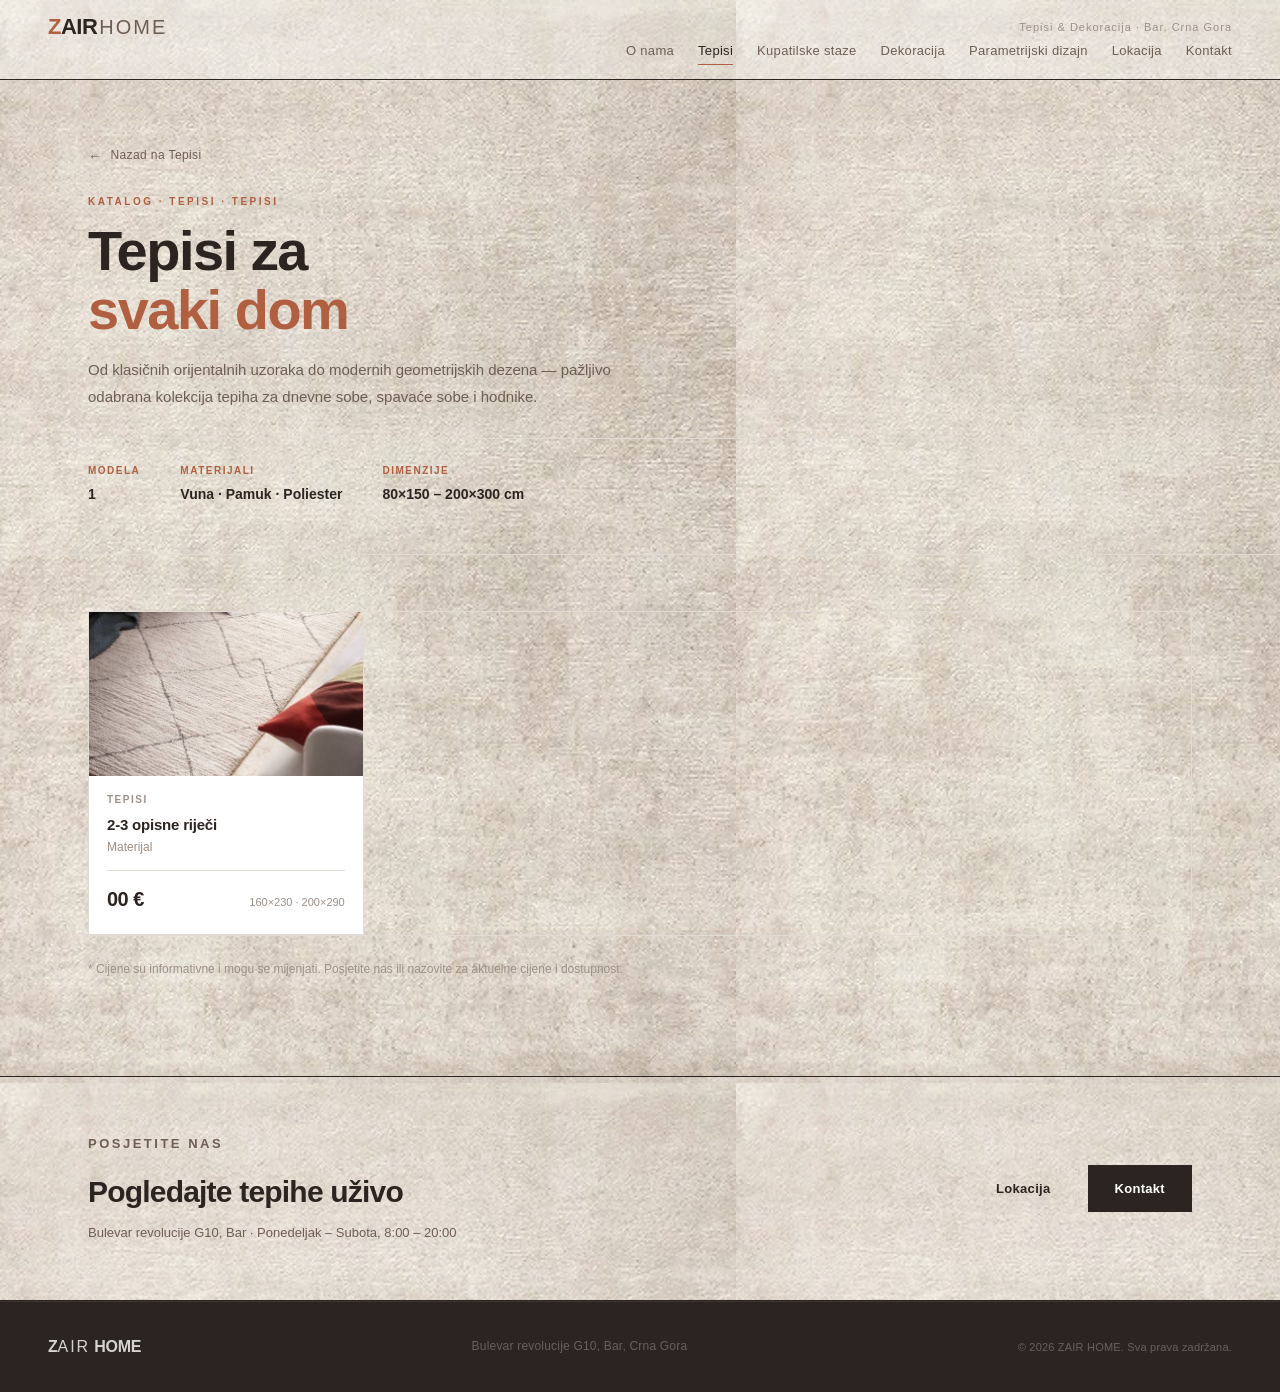
==== Klasicni tepisi.html @ 649bf8f8 "Initial commit" ====
<!DOCTYPE html>
<html lang="sr">
<head>
  <meta charset="UTF-8" />
  <meta name="viewport" content="width=device-width, initial-scale=1.0"/>
  <title>Tepisi – ZAIR HOME, Bar</title>
  <link rel="stylesheet" href="Style.css"/>
</head>

<body>

  <!-- HEADER -->
  <header>
    <div class="header-top">
      <a href="index.html" class="logo"><span class="logo-z">Z</span>AIR<span class="logo-home">HOME</span></a>
      <span class="header-tagline">Tepisi &amp; Dekoracija · Bar, Crna Gora</span>
      <button class="nav-toggle" aria-label="Otvori meni">&#9776;</button>
    </div>
    <div class="header-bottom">
      <nav>
        <a href="index.html#o-nama">O nama</a>
        <!-- <a href="katalog.html">Katalog</a> -->
        <a href="Tepisi.html" class="nav-active" aria-current="page">Tepisi</a>
        <a href="Kupatilske staze.html">Kupatilske staze</a>
        <a href="Dekoracija.html">Dekoracija</a>
        <a href="Parametrijski dizajn.html">Parametrijski dizajn</a>
        <a href="index.html#lokacija">Lokacija</a>
        <a href="index.html#kontakt">Kontakt</a>
      </nav>
    </div>
  </header>

  <!-- PAGE HERO -->
  <section class="page-hero reveal">
    <div class="container">
      <a href="Tepisi.html" class="back-link">Nazad na Tepisi</a>
      <p class="label">Katalog · Tepisi · Tepisi</p>
      <h1>Tepisi za<br><em>svaki dom</em></h1>
      <p class="page-desc">Od klasičnih orijentalnih uzoraka do modernih geometrijskih dezena — pažljivo odabrana kolekcija tepiha za dnevne sobe, spavaće sobe i hodnike.</p>
      <div class="page-hero-meta">
        <div class="meta-item"><span class="meta-label">Modela</span><span class="meta-value" id="page-total">X</span></div>
        <div class="meta-item"><span class="meta-label">Materijali</span><span class="meta-value">Vuna · Pamuk · Poliester</span></div>
        <div class="meta-item"><span class="meta-label">Dimenzije</span><span class="meta-value">80×150 – 200×300 cm</span></div>
      </div>
    </div>
  </section>

  <!-- PROIZVODI -->
  <section class="section-products reveal">
    <div class="container">

      <!--
        FOTOGRAFIJE: samo stavi sliku u folder images/tepisi/ pod imenom
        koje već piše u src="..." ispod (npr. images/tepisi/tepih1.jpg).
        Ništa drugo ne treba mijenjati — čim slika postoji, kartica postaje
        klikabilna i klik otvara uveličani prikaz (lightbox). Dok slika ne
        postoji, kartica automatski prikazuje "Dodaj fotografiju".

        Ovo je stranica podkategorije "Tepisi" — proizvode dodaješ ovdje
        kopiranjem <article class="product-card">...</article> bloka.
      -->

      <div class="product-grid" id="product-grid">

        <article class="product-card">
          <div class="product-img">
            <img src="images/tepisi/klasicni/tepih2.jpg" alt="Tepih">
          </div>
          <div class="product-info">
            <span class="product-tag">Tepisi</span>
            <h3>2-3 opisne riječi</h3>
            <p class="product-desc">Materijal</p>
            <div class="product-footer">
              <span class="price">00 €</span>
              <span class="sizes">160×230 · 200×290</span>
            </div>
          </div>
        </article>

      </div>

      <p class="catalog-note">* Cijene su informativne i mogu se mijenjati. Posjetite nas ili nazovite za aktuelne cijene i dostupnost.</p>
    </div>
  </section>

  <!-- CTA -->
  <section class="page-cta reveal">
    <div class="container page-cta-inner">
      <div>
        <p class="label">Posjetite nas</p>
        <h2>Pogledajte tepihe uživo</h2>
        <p>Bulevar revolucije G10, Bar · Ponedeljak – Subota, 8:00 – 20:00</p>
      </div>
      <div class="page-cta-actions">
        <a href="index.html#lokacija" class="btn-ghost">Lokacija</a>
        <a href="index.html#kontakt" class="btn-primary">Kontakt</a>
      </div>
    </div>
  </section>

  <footer>
    <div class="footer-logo">Z<span>AIR</span> HOME</div>
    <p>Bulevar revolucije G10, Bar, Crna Gora</p>
    <p class="footer-copy">© 2026 ZAIR HOME. Sva prava zadržana.</p>
  </footer>

  <!-- LIGHTBOX (aktivan samo za kartice koje imaju pravu fotografiju) -->
  <div class="lightbox" id="lightbox" role="dialog" aria-modal="true" aria-label="Pregled slike">
    <button class="lb-close" id="lb-close" aria-label="Zatvori">✕</button>
    <button class="lb-prev" id="lb-prev" aria-label="Prethodna">‹</button>
    <img id="lb-img" src="" alt=""/>
    <button class="lb-next" id="lb-next" aria-label="Sljedeća">›</button>
    <p class="lb-counter" id="lb-counter"></p>
  </div>

  <script src="main.js"></script>
</body>
</html>
---- Style.css ----
/* ==============================
   RESET & BASE
============================== */
*, *::before, *::after {
  margin: 0;
  padding: 0;
  box-sizing: border-box;
}

:root {
  --white:        #ffffff;
  --snow:         #fafafa;
  --mist:         #f3f1ee;
  --stone:        #e8e4df;
  --dusk:         #c9c3bb;
  --rust:         #b06040;
  --rust-soft:    #c87c5c;
  --rust-pale:    #f5ece7;
  --charcoal:     #2c2420;
  --warm-gray:    #6e5e54;
  --cool-gray:    #9c9088;
  --border:       #e0dbd5;

  --sans: "Inter", "Segoe UI", "Helvetica Neue", Arial, sans-serif;
  --serif: Georgia, "Times New Roman", serif;
}

html { scroll-behavior: smooth; }

body {
  background-color: var(--white);
  background-image: url('images/pozadina.jpg');
  background-repeat: repeat;
  color: var(--charcoal);
  font-family: var(--sans);
  font-size: 15px;
  line-height: 1.65;
  -webkit-font-smoothing: antialiased;
}

.container {
  max-width: 1200px;
  margin: 0 auto;
  padding: 0 48px;
}

/* ==============================
   SCROLL REVEAL
============================== */
.reveal {
  opacity: 0;
  transform: translateY(16px);
  transition: opacity 0.55s ease, transform 0.55s ease;
}
.reveal.visible { opacity: 1; transform: none; }

/* ==============================
   HEADER — two-row stacked layout
============================== */
header {
  position: sticky;
  top: 0;
  z-index: 100;
  background: rgba(255, 255, 255, 0.35);
  border-bottom: 1.5px solid var(--charcoal);
}

.header-top {
  display: flex;
  align-items: center;
  justify-content: space-between;
  padding: 14px 48px 0;
}

.header-bottom {
  padding: 0 48px 14px;
  display: flex;
  justify-content: flex-end;
}

.logo {
  font-family: var(--sans);
  font-size: 22px;
  font-weight: 800;
  letter-spacing: -0.5px;
  color: var(--charcoal);
  line-height: 1;
  text-decoration: none;
}
.logo-z { color: var(--rust); }
.logo-home {
  font-weight: 300;
  font-size: 20px;
  letter-spacing: 2px;
  color: var(--warm-gray);
  margin-left: 2px;
}

.header-tagline {
  font-size: 11px;
  color: var(--cool-gray);
  letter-spacing: 1px;
  padding: 4px 0;
}

nav {
  display: flex;
  align-items: center;
}
nav a {
  margin-left: 24px;
  text-decoration: none;
  color: var(--warm-gray);
  font-size: 13px;
  font-weight: 500;
  letter-spacing: 0.3px;
  padding-bottom: 2px;
  border-bottom: 1.5px solid transparent;
  transition: color 0.18s, border-color 0.18s;
}
nav a:hover {
  color: var(--charcoal);
  border-bottom-color: var(--charcoal);
}
nav a.nav-active {
  color: var(--charcoal);
  border-bottom-color: var(--rust);
}

.nav-toggle {
  display: none;
  background: none;
  border: none;
  font-size: 22px;
  cursor: pointer;
  color: var(--charcoal);
}

/* ==============================
   HERO — left-heavy, ruled lines
============================== */
.hero {
  min-height: 86vh;
  display: grid;
  grid-template-rows: 1fr auto;
  padding: 72px 48px 0;
  background: transparent;
  position: relative;
  overflow: hidden;
}

.hero-content {
  position: relative;
  z-index: 2;
  max-width: 640px;
  padding-top: 20px;
}

.hero-eyebrow {
  font-size: 11px;
  letter-spacing: 2px;
  text-transform: uppercase;
  color: var(--rust);
  margin-bottom: 20px;
  font-weight: 600;
  display: flex;
  align-items: center;
  gap: 10px;
}
.hero-eyebrow::after {
  content: '';
  display: block;
  height: 1px;
  width: 40px;
  background: var(--rust);
  opacity: 0.5;
}

.hero h1 {
  font-family: var(--sans);
  font-size: clamp(40px, 6vw, 86px);
  line-height: 1.0;
  font-weight: 800;
  color: var(--charcoal);
  margin-bottom: 22px;
  letter-spacing: -2px;
}

.hero h1 em {
  font-style: normal;
  color: var(--rust);
}

.hero-sub {
  font-size: 16px;
  color: var(--warm-gray);
  max-width: 420px;
  margin-bottom: 40px;
  line-height: 1.75;
  font-weight: 400;
}

.hero-ctas {
  display: flex;
  gap: 12px;
  flex-wrap: wrap;
}

.btn-primary {
  display: inline-flex;
  align-items: center;
  gap: 8px;
  padding: 12px 26px;
  background: var(--charcoal);
  color: var(--white);
  text-decoration: none;
  font-size: 13px;
  font-weight: 600;
  letter-spacing: 0.3px;
  border: 1.5px solid var(--charcoal);
  transition: background 0.2s, color 0.2s;
}
.btn-primary:hover {
  background: var(--rust);
  border-color: var(--rust);
}

.btn-ghost {
  display: inline-flex;
  align-items: center;
  gap: 8px;
  padding: 12px 26px;
  background: transparent;
  color: var(--charcoal);
  text-decoration: none;
  font-size: 13px;
  font-weight: 600;
  letter-spacing: 0.3px;
  border: 1.5px solid var(--border);
  transition: border-color 0.2s, color 0.2s;
}
.btn-ghost:hover {
  border-color: var(--charcoal);
}

/* Decorative right element */
.hero-pattern {
  position: absolute;
  right: 48px;
  top: 72px;
  bottom: 0;
  width: 340px;
  pointer-events: none;
  display: flex;
  flex-direction: column;
  gap: 0;
  overflow: hidden;
}
.hero-pattern svg {
  width: 100%;
  height: 100%;
  color: var(--rust);
}

/* Logo frame — sits directly over the decorative grid pattern, logo fills it edge-to-edge */
.hero-logo-frame {
  position: absolute;
  top: 50%;
  left: 50%;
  transform: translate(-50%, -50%);
  width: 54%;
  aspect-ratio: 1;
  border: 1.5px solid var(--charcoal);
  background: var(--snow);
  overflow: hidden;
  box-shadow: 0 20px 44px rgba(44, 36, 32, 0.14);
}

.hero-logo-frame img {
  width: 100%;
  height: 100%;
  object-fit: cover;
  display: block;
}

/* Shown automatically until images/logo.png is added */
.hero-logo-frame.img-missing img { display: none; }
.hero-logo-frame.img-missing::before {
  content: 'ZH';
  position: absolute;
  inset: 0;
  display: flex;
  align-items: center;
  justify-content: center;
  font-family: var(--sans);
  font-weight: 800;
  font-size: clamp(26px, 3.4vw, 38px);
  letter-spacing: -1px;
  color: var(--charcoal);
}

/* Stats as a ruled bottom strip */
.hero-stats {
  display: grid;
  grid-template-columns: repeat(3, 1fr);
  border-top: 1.5px solid var(--charcoal);
  margin-top: 56px;
  position: relative;
  z-index: 2;
}

.stat {
  padding: 24px 0;
  border-right: 1px solid var(--border);
  padding-right: 32px;
}
.stat:last-child { border-right: none; padding-right: 0; }
.stat:not(:first-child) { padding-left: 32px; }

.stat-num {
  font-family: var(--sans);
  font-size: 28px;
  font-weight: 800;
  color: var(--charcoal);
  letter-spacing: -1px;
  line-height: 1;
  margin-bottom: 4px;
}

.stat-label {
  font-size: 11px;
  color: var(--cool-gray);
  letter-spacing: 0.5px;
  font-weight: 500;
}

/* ==============================
   LABELS
============================== */
.label {
  font-size: 10px;
  font-weight: 700;
  letter-spacing: 2.5px;
  text-transform: uppercase;
  color: var(--rust);
  margin-bottom: 12px;
}

/* ==============================
   ABOUT — mist bg, horizontal rule feel
============================== */
.section-about {
  padding: 96px 0;
  background: rgba(243, 241, 238, 0.2);
  border-top: 1.5px solid var(--charcoal);
  border-bottom: 1.5px solid var(--charcoal);
}

.about-grid {
  display: grid;
  grid-template-columns: 1fr 1fr;
  gap: 80px;
  align-items: start;
}

.about-text h2 {
  font-family: var(--sans);
  font-size: clamp(26px, 3vw, 42px);
  font-weight: 800;
  line-height: 1.1;
  margin-bottom: 20px;
  color: var(--charcoal);
  letter-spacing: -1px;
}

.about-text p {
  color: var(--warm-gray);
  font-size: 15px;
  margin-bottom: 16px;
  max-width: 440px;
  line-height: 1.8;
}

.about-highlights {
  display: flex;
  flex-direction: column;
  gap: 0;
  border: 1.5px solid var(--charcoal);
}

.highlight-card {
  background: var(--white);
  border: none;
  border-bottom: 1px solid var(--border);
  padding: 24px 28px;
  transition: background 0.2s;
}
.highlight-card:last-child { border-bottom: none; }
.highlight-card:hover { background: var(--rust-pale); }

.highlight-icon {
  font-size: 15px;
  color: var(--rust);
  margin-bottom: 10px;
  display: block;
}

.highlight-card h3 {
  font-family: var(--sans);
  font-size: 14px;
  font-weight: 700;
  margin-bottom: 5px;
  color: var(--charcoal);
  letter-spacing: 0;
}

.highlight-card p {
  font-size: 13px;
  color: var(--warm-gray);
  line-height: 1.6;
}

/* ==============================
   CATALOG OVERVIEW (index.html)
============================== */
.section-catalog {
  padding: 96px 0;
  background: transparent;
}

.catalog-header {
  margin-bottom: 36px;
  padding-bottom: 20px;
  border-bottom: 1px solid var(--border);
}

.catalog-header h2 {
  font-family: var(--sans);
  font-size: clamp(24px, 2.8vw, 38px);
  font-weight: 800;
  color: var(--charcoal);
  letter-spacing: -1px;
  margin-bottom: 10px;
}

.catalog-header p {
  font-size: 14px;
  color: var(--warm-gray);
  max-width: 480px;
  line-height: 1.7;
}

.category-grid {
  display: grid;
  grid-template-columns: repeat(3, 1fr);
  gap: 1px;
  background: transparent;
  border: 1px solid var(--border);
}

.category-card {
  background: var(--white);
  text-decoration: none;
  color: inherit;
  display: flex;
  flex-direction: column;
  transition: background 0.2s;
}
.category-card:hover { background: var(--snow); }
.category-card:hover .category-card-img { filter: brightness(0.95); }

.category-card-img {
  height: 200px;
  position: relative;
  overflow: hidden;
  background: var(--stone);
  transition: filter 0.25s;
}
.category-card-img img {
  width: 100%;
  height: 100%;
  object-fit: cover;
  display: block;
  transition: transform 0.35s ease;
}
.category-card:hover .category-card-img img { transform: scale(1.04); }

.category-card-img.img-missing img { display: none; }
.category-card-img.img-missing::before {
  content: 'Dodaj fotografiju';
  position: absolute;
  inset: 0;
  display: flex;
  align-items: center;
  justify-content: center;
  font-size: 11px;
  letter-spacing: 0.6px;
  text-transform: uppercase;
  font-weight: 700;
  color: var(--cool-gray);
}

.category-card-body {
  padding: 24px 26px 28px;
  flex: 1;
  display: flex;
  flex-direction: column;
}

.category-card-count {
  font-size: 10px;
  font-weight: 700;
  letter-spacing: 1.5px;
  text-transform: uppercase;
  color: var(--cool-gray);
  margin-bottom: 8px;
}

.category-card h3 {
  font-family: var(--sans);
  font-size: 21px;
  font-weight: 800;
  color: var(--charcoal);
  margin-bottom: 8px;
  letter-spacing: -0.5px;
}

.category-card p {
  font-size: 13px;
  color: var(--warm-gray);
  line-height: 1.65;
  margin-bottom: 20px;
  flex: 1;
}

.category-card-link {
  font-size: 12px;
  font-weight: 700;
  color: var(--rust);
  letter-spacing: 0.3px;
  display: inline-flex;
  align-items: center;
  gap: 6px;
  transition: gap 0.2s;
}
.category-card:hover .category-card-link { gap: 10px; }

/* ==============================
   PAGE HERO (tepisi / posudje / dekoracija)
============================== */
.page-hero {
  padding: 64px 0 48px;
  border-bottom: 1px solid var(--border);
}

.back-link {
  display: inline-flex;
  align-items: center;
  gap: 8px;
  text-decoration: none;
  color: var(--warm-gray);
  font-size: 12px;
  letter-spacing: 0.4px;
  margin-bottom: 26px;
  transition: color 0.18s;
}
.back-link::before { content: '←'; font-size: 14px; }
.back-link:hover { color: var(--rust); }

.page-hero h1 {
  font-family: var(--sans);
  font-weight: 800;
  font-size: clamp(30px, 4.5vw, 56px);
  letter-spacing: -1.5px;
  line-height: 1.05;
  color: var(--charcoal);
  margin-bottom: 16px;
}
.page-hero h1 em {
  font-style: normal;
  color: var(--rust);
}

.page-desc {
  font-size: 15px;
  color: var(--warm-gray);
  max-width: 560px;
  line-height: 1.8;
  margin-bottom: 28px;
}

.page-hero-meta {
  display: flex;
  gap: 40px;
  flex-wrap: wrap;
  padding-top: 24px;
  border-top: 1px solid var(--border);
}
.meta-item { display: flex; flex-direction: column; gap: 4px; }
.meta-label {
  font-size: 10px;
  letter-spacing: 1.5px;
  text-transform: uppercase;
  color: var(--rust);
  font-weight: 700;
}
.meta-value {
  font-size: 14px;
  color: var(--charcoal);
  font-weight: 600;
}

/* ==============================
   PRODUCT GRID (category pages)
============================== */
.section-products { padding: 56px 0 96px; background: transparent; }

.product-grid {
  display: grid;
  grid-template-columns: repeat(auto-fill, minmax(260px, 1fr));
  gap: 1px;
  background: transparent;
  border: 1px solid var(--border);
}

.product-card {
  background: var(--white);
  overflow: hidden;
  border-right: 1px solid var(--border);
  border-bottom: 1px solid var(--border);
}

.product-card:hover .product-img { filter: brightness(0.95); }
.product-card:hover .product-info { background: var(--snow); }

.product-img {
  height: 164px;
  position: relative;
  overflow: hidden;
  background: var(--stone);
  cursor: zoom-in;
  transition: filter 0.25s;
}
.product-img img {
  width: 100%;
  height: 100%;
  object-fit: cover;
  display: block;
  transition: transform 0.35s ease;
}
.product-card:hover .product-img img { transform: scale(1.05); }

.product-img::after {
  content: '⊕';
  position: absolute;
  top: 50%; left: 50%;
  transform: translate(-50%, -50%) scale(0.7);
  font-size: 26px;
  color: #fff;
  opacity: 0;
  transition: opacity 0.2s, transform 0.2s;
  text-shadow: 0 2px 8px rgba(0,0,0,0.4);
  pointer-events: none;
}
.product-card:hover .product-img::after {
  opacity: 1;
  transform: translate(-50%, -50%) scale(1);
}

/* Shown automatically if an <img src> is missing or fails to load */
.product-img.img-missing { cursor: default; }
.product-img.img-missing img { display: none; }
.product-img.img-missing::after { display: none; }
.product-img.img-missing::before {
  content: 'Dodaj fotografiju';
  position: absolute;
  inset: 0;
  display: flex;
  align-items: center;
  justify-content: center;
  font-size: 11px;
  letter-spacing: 0.6px;
  text-transform: uppercase;
  font-weight: 700;
  color: var(--cool-gray);
}

.product-info {
  padding: 16px 18px 18px;
  transition: background 0.2s;
}

.product-tag {
  display: block;
  font-size: 10px;
  font-weight: 700;
  letter-spacing: 1.5px;
  text-transform: uppercase;
  color: var(--cool-gray);
  margin-bottom: 6px;
}

.product-info h3 {
  font-family: var(--sans);
  font-size: 15px;
  font-weight: 700;
  margin-bottom: 4px;
  color: var(--charcoal);
  letter-spacing: -0.2px;
  line-height: 1.3;
}

.product-desc {
  font-size: 12px;
  color: var(--cool-gray);
  margin-bottom: 14px;
  line-height: 1.5;
}

.product-footer {
  display: flex;
  align-items: baseline;
  justify-content: space-between;
  flex-wrap: wrap;
  gap: 6px;
  padding-top: 12px;
  border-top: 1px solid var(--border);
}

.price {
  font-family: var(--sans);
  font-size: 20px;
  font-weight: 800;
  color: var(--charcoal);
  letter-spacing: -0.5px;
}

.sizes { font-size: 11px; color: var(--cool-gray); }
.product-note { font-size: 11px; color: var(--cool-gray); }

.badge-new, .badge-sale {
  font-size: 10px;
  font-weight: 700;
  letter-spacing: 1px;
  text-transform: uppercase;
  padding: 3px 8px;
  background: var(--rust-pale);
  color: var(--rust);
  border: 1px solid var(--rust-soft);
}

.catalog-note {
  margin-top: 24px;
  font-size: 12px;
  color: var(--cool-gray);
}

/* ==============================
   PAGE CTA (visit / contact band on category pages)
============================== */
.page-cta {
  padding: 56px 0;
  background: rgba(243, 241, 238, 0.2);
  border-top: 1.5px solid var(--charcoal);
  border-bottom: 1.5px solid var(--charcoal);
}

.page-cta-inner {
  display: flex;
  align-items: center;
  justify-content: space-between;
  flex-wrap: wrap;
  gap: 24px;
}
.page-cta h2 {
  font-family: var(--sans);
  font-weight: 800;
  font-size: clamp(20px, 2.4vw, 30px);
  letter-spacing: -0.8px;
  color: var(--charcoal);
  margin: 6px 0 6px;
}
.page-cta p { font-size: 13px; color: var(--warm-gray); }
.page-cta-actions { display: flex; gap: 10px; flex-wrap: wrap; }

/* ==============================
   LOKACIJA
============================== */
.section-location {
  padding: 96px 0;
  background: rgba(243, 241, 238, 0.2);
  border-top: 1.5px solid var(--charcoal);
  border-bottom: 1.5px solid var(--charcoal);
}

.location-grid {
  display: grid;
  grid-template-columns: 1fr 1.4fr;
  gap: 64px;
  align-items: stretch;
  min-height: 380px;
}

.location-info h2 {
  font-family: var(--sans);
  font-size: clamp(24px, 2.8vw, 40px);
  font-weight: 800;
  line-height: 1.1;
  margin-bottom: 32px;
  color: var(--charcoal);
  letter-spacing: -1px;
}

.location-details {
  display: flex;
  flex-direction: column;
  gap: 0;
  border-top: 1px solid var(--border);
}

.location-row {
  display: flex;
  align-items: flex-start;
  gap: 14px;
  padding: 16px 0;
  border-bottom: 1px solid var(--border);
}

.loc-icon {
  font-size: 15px;
  color: var(--rust);
  flex-shrink: 0;
  width: 18px;
  text-align: center;
  margin-top: 3px;
}

.location-row strong {
  display: block;
  font-size: 10px;
  font-weight: 700;
  letter-spacing: 1.5px;
  text-transform: uppercase;
  color: var(--cool-gray);
  margin-bottom: 3px;
}

.location-row p {
  font-size: 14px;
  color: var(--charcoal);
  line-height: 1.6;
}

.map-frame {
  overflow: hidden;
  border: 1.5px solid var(--charcoal);
  min-height: 340px;
}
.map-frame iframe { display: block; }

/* ==============================
   KONTAKT
============================== */
.section-contact {
  padding: 96px 0;
  background: var(--charcoal);
}

.section-contact .label {
  color: var(--rust-soft);
  font-size: 22px;
  letter-spacing: 3px;
  font-weight: 700;
}

.contact-inner { max-width: 580px; }

.contact-inner h2 {
  font-family: var(--sans);
  font-size: clamp(28px, 4vw, 56px);
  font-weight: 800;
  color: var(--white);
  margin-bottom: 16px;
  line-height: 1.05;
  letter-spacing: -1.5px;
}

.section-contact .btn-primary {
  background: var(--rust);
  border-color: var(--rust);
}
.section-contact .btn-primary:hover {
  background: var(--rust-soft);
  border-color: var(--rust-soft);
}

.contact-list {
  list-style: none;
  margin: 36px 0 28px;
  padding: 0;
}

.contact-list li {
  display: flex;
  align-items: center;
  gap: 16px;
  font-size: 18px;
  line-height: 1.9;
  padding: 10px 0;
  border-bottom: 1px solid rgba(255,255,255,0.08);
}
.contact-list li:last-child { border-bottom: none; }

.contact-icon {
  color: var(--rust-soft);
  flex-shrink: 0;
  transition: color 0.2s ease;
}
.contact-list li:hover .contact-icon { color: var(--rust); }

.contact-list-value {
  color: var(--white);
  text-decoration: none;
  font-weight: 600;
  transition: color 0.2s ease;
}
.contact-list-value:hover,
.contact-list-value:visited,
.contact-list-value:active { color: var(--white); text-decoration: none; }
.contact-list-value:hover { color: var(--rust-soft); }

.contact-address {
  margin-top: 20px;
  font-size: 12px;
  color: rgba(255,255,255,0.35);
  letter-spacing: 0.3px;
}

/* ==============================
   FOOTER
============================== */
footer {
  background: var(--charcoal);
  border-top: 1px solid rgba(255,255,255,0.08);
  padding: 32px 48px;
  display: flex;
  align-items: center;
  justify-content: space-between;
  flex-wrap: wrap;
  gap: 16px;
}

.footer-logo {
  font-family: var(--sans);
  font-size: 16px;
  font-weight: 800;
  letter-spacing: -0.3px;
  color: rgba(255,255,255,0.8);
}
.footer-logo span { font-weight: 300; letter-spacing: 2px; }

footer p {
  font-size: 12px;
  color: rgba(255,255,255,0.28);
  letter-spacing: 0.2px;
}
.footer-copy { font-size: 11px !important; }

/* ==============================
   LIGHTBOX (category pages, only used when a product has a real photo)
============================== */
.lightbox {
  display: none;
  position: fixed;
  inset: 0;
  z-index: 1000;
  background: rgba(24, 19, 16, 0.94);
  align-items: center;
  justify-content: center;
}
.lightbox.active { display: flex; }

.lightbox img {
  max-width: 90vw;
  max-height: 88vh;
  object-fit: contain;
  border-radius: 3px;
  box-shadow: 0 24px 64px rgba(0,0,0,0.5);
}

.lb-close {
  position: absolute;
  top: 24px; right: 30px;
  font-size: 28px;
  color: #fff;
  cursor: pointer;
  background: none;
  border: none;
  line-height: 1;
  opacity: 0.7;
  transition: opacity 0.2s;
}
.lb-close:hover { opacity: 1; }

.lb-prev, .lb-next {
  position: absolute;
  top: 50%;
  transform: translateY(-50%);
  font-size: 22px;
  color: #fff;
  cursor: pointer;
  background: rgba(255,255,255,0.12);
  border: none;
  width: 46px; height: 46px;
  border-radius: 50%;
  display: flex;
  align-items: center;
  justify-content: center;
  transition: background 0.2s;
  backdrop-filter: blur(4px);
}
.lb-prev { left: 24px; }
.lb-next { right: 24px; }
.lb-prev:hover, .lb-next:hover { background: rgba(255,255,255,0.22); }

.lb-counter {
  position: absolute;
  bottom: 22px;
  left: 50%;
  transform: translateX(-50%);
  font-size: 12px;
  color: rgba(255,255,255,0.55);
  letter-spacing: 1.5px;
}

/* ==============================
   RESPONSIVE
============================== */
@media (max-width: 900px) {
  .container { padding: 0 28px; }
  .header-top, .header-bottom { padding-left: 28px; padding-right: 28px; }
  .hero { padding: 60px 28px 0; }
  .hero-pattern { display: none; }
  .about-grid { grid-template-columns: 1fr; gap: 40px; }
  .category-grid { grid-template-columns: 1fr; }
  .location-grid { grid-template-columns: 1fr; }
  .map-frame { min-height: 260px; }
  .page-cta-inner { flex-direction: column; align-items: flex-start; }
  footer { padding: 24px 28px; flex-direction: column; align-items: flex-start; }
}

@media (max-width: 640px) {
  .container { padding: 0 18px; }
  .header-top { padding: 12px 18px 0; }
  .header-bottom { padding: 0 18px 12px; }
  .header-tagline { display: none; }

  nav {
    display: none;
    position: absolute;
    top: 100%;
    left: 0; right: 0;
    background: var(--white);
    border-bottom: 1.5px solid var(--charcoal);
    padding: 12px 18px 16px;
    flex-direction: column;
  }
  nav.open { display: flex; }
  nav a { margin: 8px 0; font-size: 14px; border-bottom: none; }
  .nav-toggle { display: block; }

  .hero { padding: 48px 18px 0; }
  .hero-stats { grid-template-columns: 1fr 1fr; }
  .stat:last-child { grid-column: span 2; border-top: 1px solid var(--border); padding-top: 16px; }
  .stat:not(:first-child) { padding-left: 0; }
  .stat { padding-right: 0; border-right: none; }

  .section-about, .section-catalog,
  .section-location, .section-contact,
  .section-products { padding: 60px 0; }
  .page-hero { padding: 44px 0 32px; }
  .page-cta { padding: 40px 0; }

  .product-grid, .category-grid { grid-template-columns: 1fr 1fr; }
  footer { padding: 22px 18px; }
  .lb-prev { left: 8px; }
  .lb-next { right: 8px; }
}

@media (max-width: 400px) {
  .product-grid { grid-template-columns: 1fr; }
}
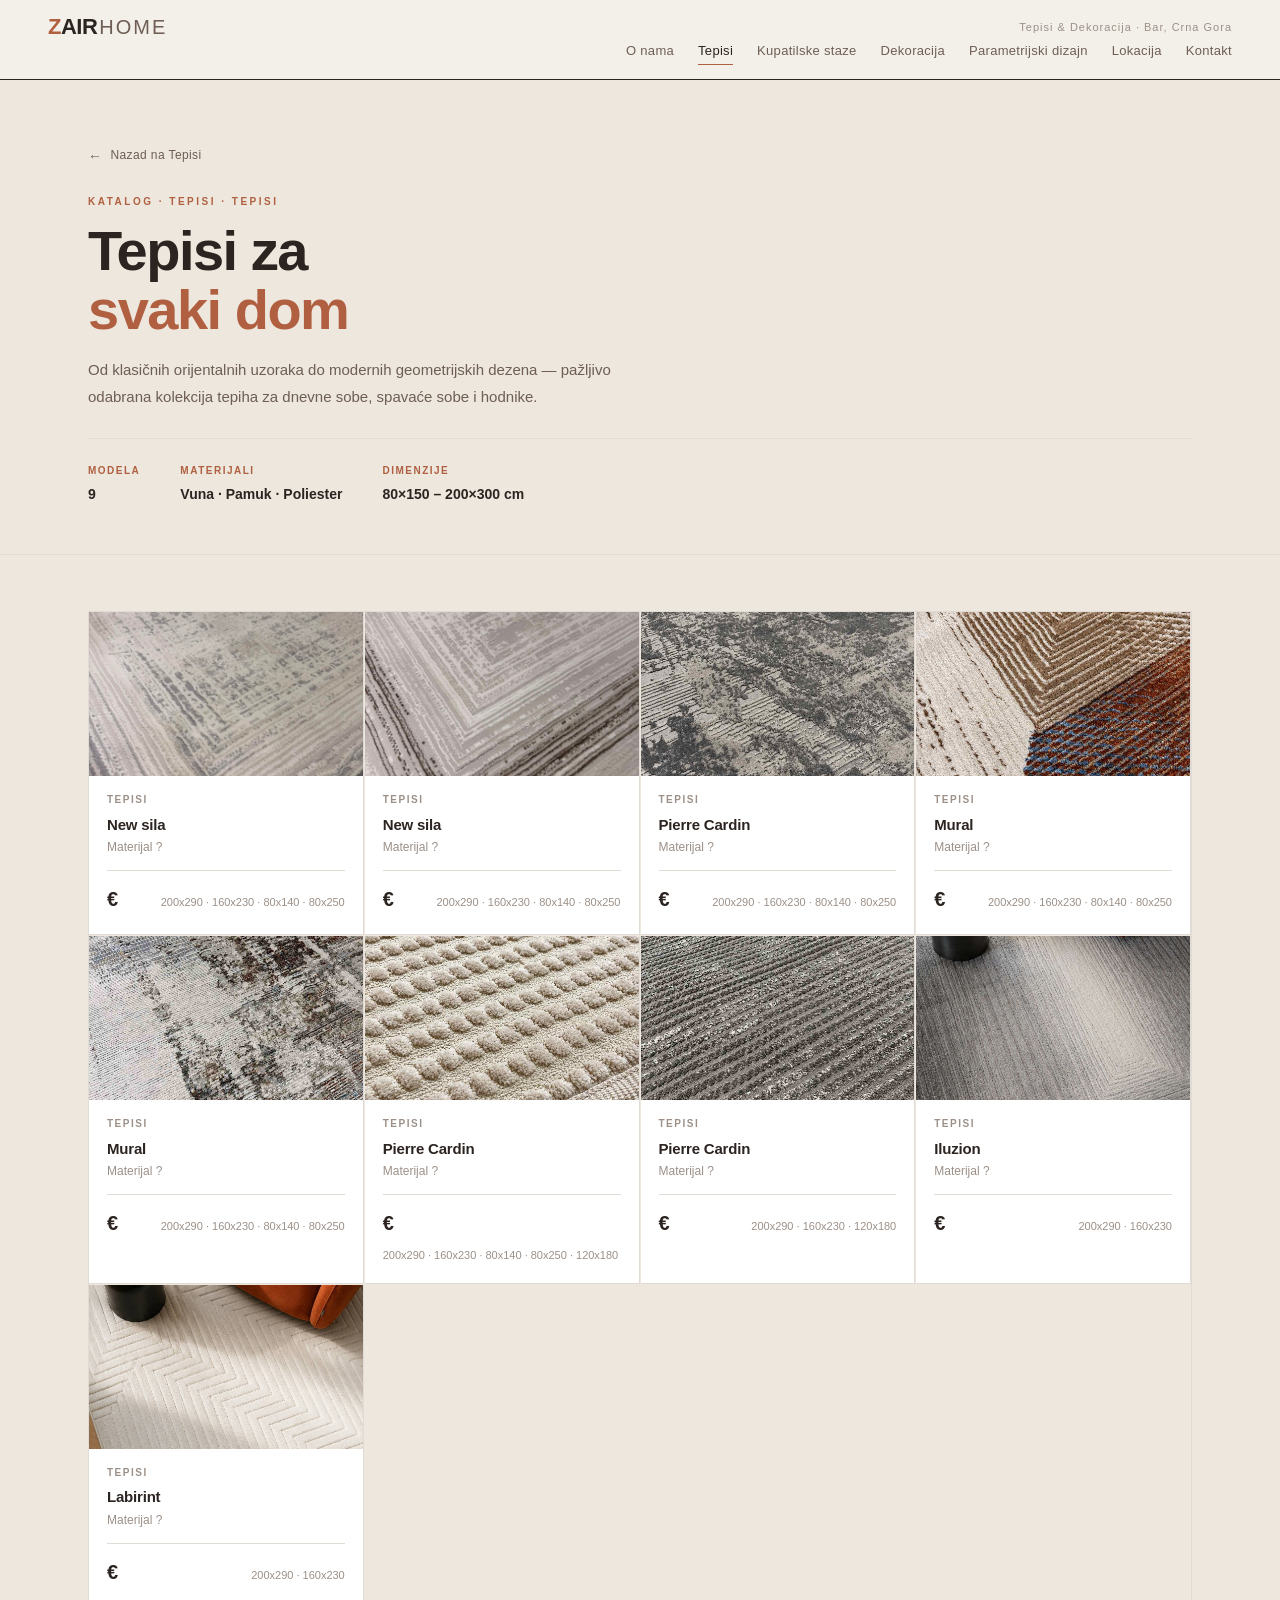
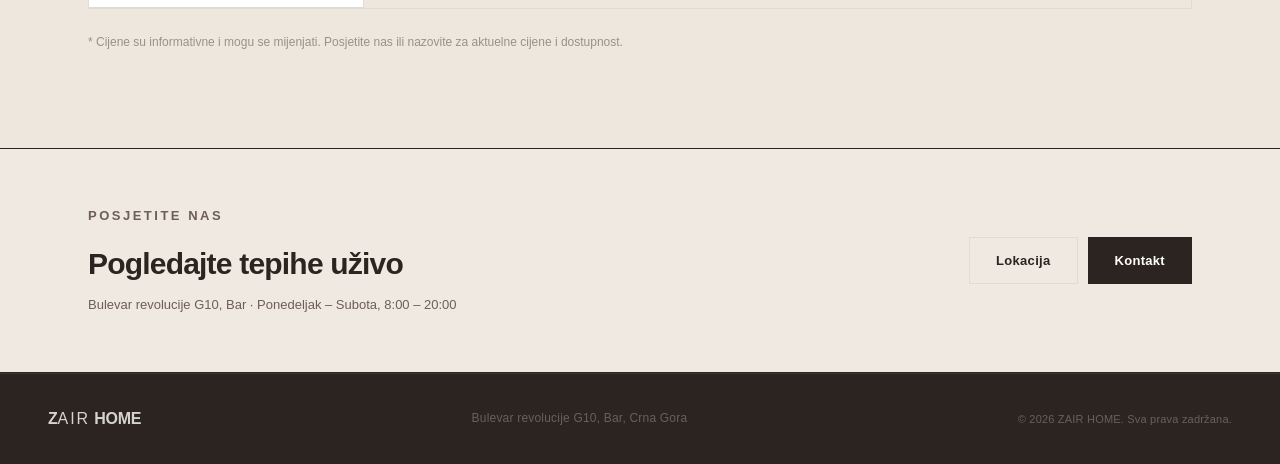
==== commit 6472a8f0: "Add" ====
--- a/Klasicni tepisi.html
+++ b/Klasicni tepisi.html
@@ -64,15 +64,144 @@
 
         <article class="product-card">
           <div class="product-img">
-            <img src="images/tepisi/klasicni/tepih2.jpg" alt="Tepih">
-          </div>
-          <div class="product-info">
-            <span class="product-tag">Tepisi</span>
-            <h3>2-3 opisne riječi</h3>
-            <p class="product-desc">Materijal</p>
-            <div class="product-footer">
-              <span class="price">00 €</span>
-              <span class="sizes">160×230 · 200×290</span>
+            <img src="images/tepisi/klasicni/tepih1.1.jpeg" alt="Tepih">
+            <img src="images/tepisi/klasicni/tepih1.2.jpeg" alt="Tepih">
+          </div>
+          <div class="product-info">
+            <span class="product-tag">Tepisi</span>
+            <h3>New sila</h3>
+            <p class="product-desc">Materijal ?</p>
+            <div class="product-footer">
+              <span class="price"> €</span>
+              <span class="sizes">200x290 · 160x230 · 80x140 · 80x250</span>
+            </div>
+          </div>
+        </article>
+
+        <article class="product-card">
+          <div class="product-img">
+            <img src="images/tepisi/klasicni/tepih2.1.jpeg" alt="Tepih">
+            <img src="images/tepisi/klasicni/tepih2.2.jpeg" alt="Tepih">
+          </div>
+          <div class="product-info">
+            <span class="product-tag">Tepisi</span>
+            <h3>New sila</h3>
+            <p class="product-desc">Materijal ?</p>
+            <div class="product-footer">
+              <span class="price"> €</span>
+              <span class="sizes">200x290 · 160x230 · 80x140 · 80x250</span>
+            </div>
+          </div>
+        </article>
+
+        <article class="product-card">
+          <div class="product-img">
+            <img src="images/tepisi/klasicni/tepih3.1.jpeg" alt="Tepih">
+            <img src="images/tepisi/klasicni/tepih3.2.jpeg" alt="Tepih">
+          </div>
+          <div class="product-info">
+            <span class="product-tag">Tepisi</span>
+            <h3>Pierre Cardin</h3>
+            <p class="product-desc">Materijal ?</p>
+            <div class="product-footer">
+              <span class="price"> €</span>
+              <span class="sizes">200x290 · 160x230 · 80x140 · 80x250</span>
+            </div>
+          </div>
+        </article>
+
+        <article class="product-card">
+          <div class="product-img">
+            <img src="images/tepisi/klasicni/tepih4.1.jpeg" alt="Tepih">
+            <img src="images/tepisi/klasicni/tepih4.2.jpeg" alt="Tepih">
+          </div>
+          <div class="product-info">
+            <span class="product-tag">Tepisi</span>
+            <h3>Mural</h3>
+            <p class="product-desc">Materijal ?</p>
+            <div class="product-footer">
+              <span class="price"> €</span>
+              <span class="sizes">200x290 · 160x230 · 80x140 · 80x250</span>
+            </div>
+          </div>
+        </article>
+
+        <article class="product-card">
+          <div class="product-img">
+            <img src="images/tepisi/klasicni/tepih5.1.jpeg" alt="Tepih">
+            <img src="images/tepisi/klasicni/tepih5.2.jpeg" alt="Tepih">
+          </div>
+          <div class="product-info">
+            <span class="product-tag">Tepisi</span>
+            <h3>Mural</h3>
+            <p class="product-desc">Materijal ?</p>
+            <div class="product-footer">
+              <span class="price"> €</span>
+              <span class="sizes">200x290 · 160x230 · 80x140 · 80x250</span>
+            </div>
+          </div>
+        </article>
+
+        <article class="product-card">
+          <div class="product-img">
+            <img src="images/tepisi/klasicni/tepih6.1.jpeg" alt="Tepih">
+            <img src="images/tepisi/klasicni/tepih6.2.jpeg" alt="Tepih">
+          </div>
+          <div class="product-info">
+            <span class="product-tag">Tepisi</span>
+            <h3>Pierre Cardin</h3>
+            <p class="product-desc">Materijal ?</p>
+            <div class="product-footer">
+              <span class="price"> €</span>
+              <span class="sizes">200x290 · 160x230 · 80x140 · 80x250 · 120x180</span>
+            </div>
+          </div>
+        </article>
+
+        <article class="product-card">
+          <div class="product-img">
+            <img src="images/tepisi/klasicni/tepih7.1.jpeg" alt="Tepih">
+            <img src="images/tepisi/klasicni/tepih7.2.jpeg" alt="Tepih">
+          </div>
+          <div class="product-info">
+            <span class="product-tag">Tepisi</span>
+            <h3>Pierre Cardin</h3>
+            <p class="product-desc">Materijal ?</p>
+            <div class="product-footer">
+              <span class="price"> €</span>
+              <span class="sizes">200x290 · 160x230 · 120x180</span>
+            </div>
+          </div>
+        </article>
+
+        <article class="product-card">
+          <div class="product-img">
+            <img src="images/tepisi/klasicni/tepih8.1.jpeg" alt="Tepih">
+            <img src="images/tepisi/klasicni/tepih8.2.jpeg" alt="Tepih">
+          </div>
+          <div class="product-info">
+            <span class="product-tag">Tepisi</span>
+            <h3>Iluzion</h3>
+            <p class="product-desc">Materijal ?</p>
+            <div class="product-footer">
+              <span class="price"> €</span>
+              <span class="sizes">200x290 · 160x230</span>
+            </div>
+          </div>
+        </article>
+
+        <article class="product-card">
+          <div class="product-img">
+            <img src="images/tepisi/klasicni/tepih9.1.jpeg" alt="Tepih">
+            <img src="images/tepisi/klasicni/tepih9.2.jpeg" alt="Tepih">
+          </div>
+          <div class="product-info">
+            <span class="product-tag">Tepisi</span>
+            <h3>Labirint</h3>
+            <p class="product-desc">Materijal ?</p>
+            <div class="product-footer">
+              <span class="price"> €</span>
+              <span class="sizes">200x290 · 160x230</span>
             </div>
           </div>
         </article>
--- a/Style.css
+++ b/Style.css
@@ -28,9 +28,7 @@
 html { scroll-behavior: smooth; }
 
 body {
-  background-color: var(--white);
-  background-image: url('images/pozadina.jpg');
-  background-repeat: repeat;
+  background-color: #ede7de;
   color: var(--charcoal);
   font-family: var(--sans);
   font-size: 15px;
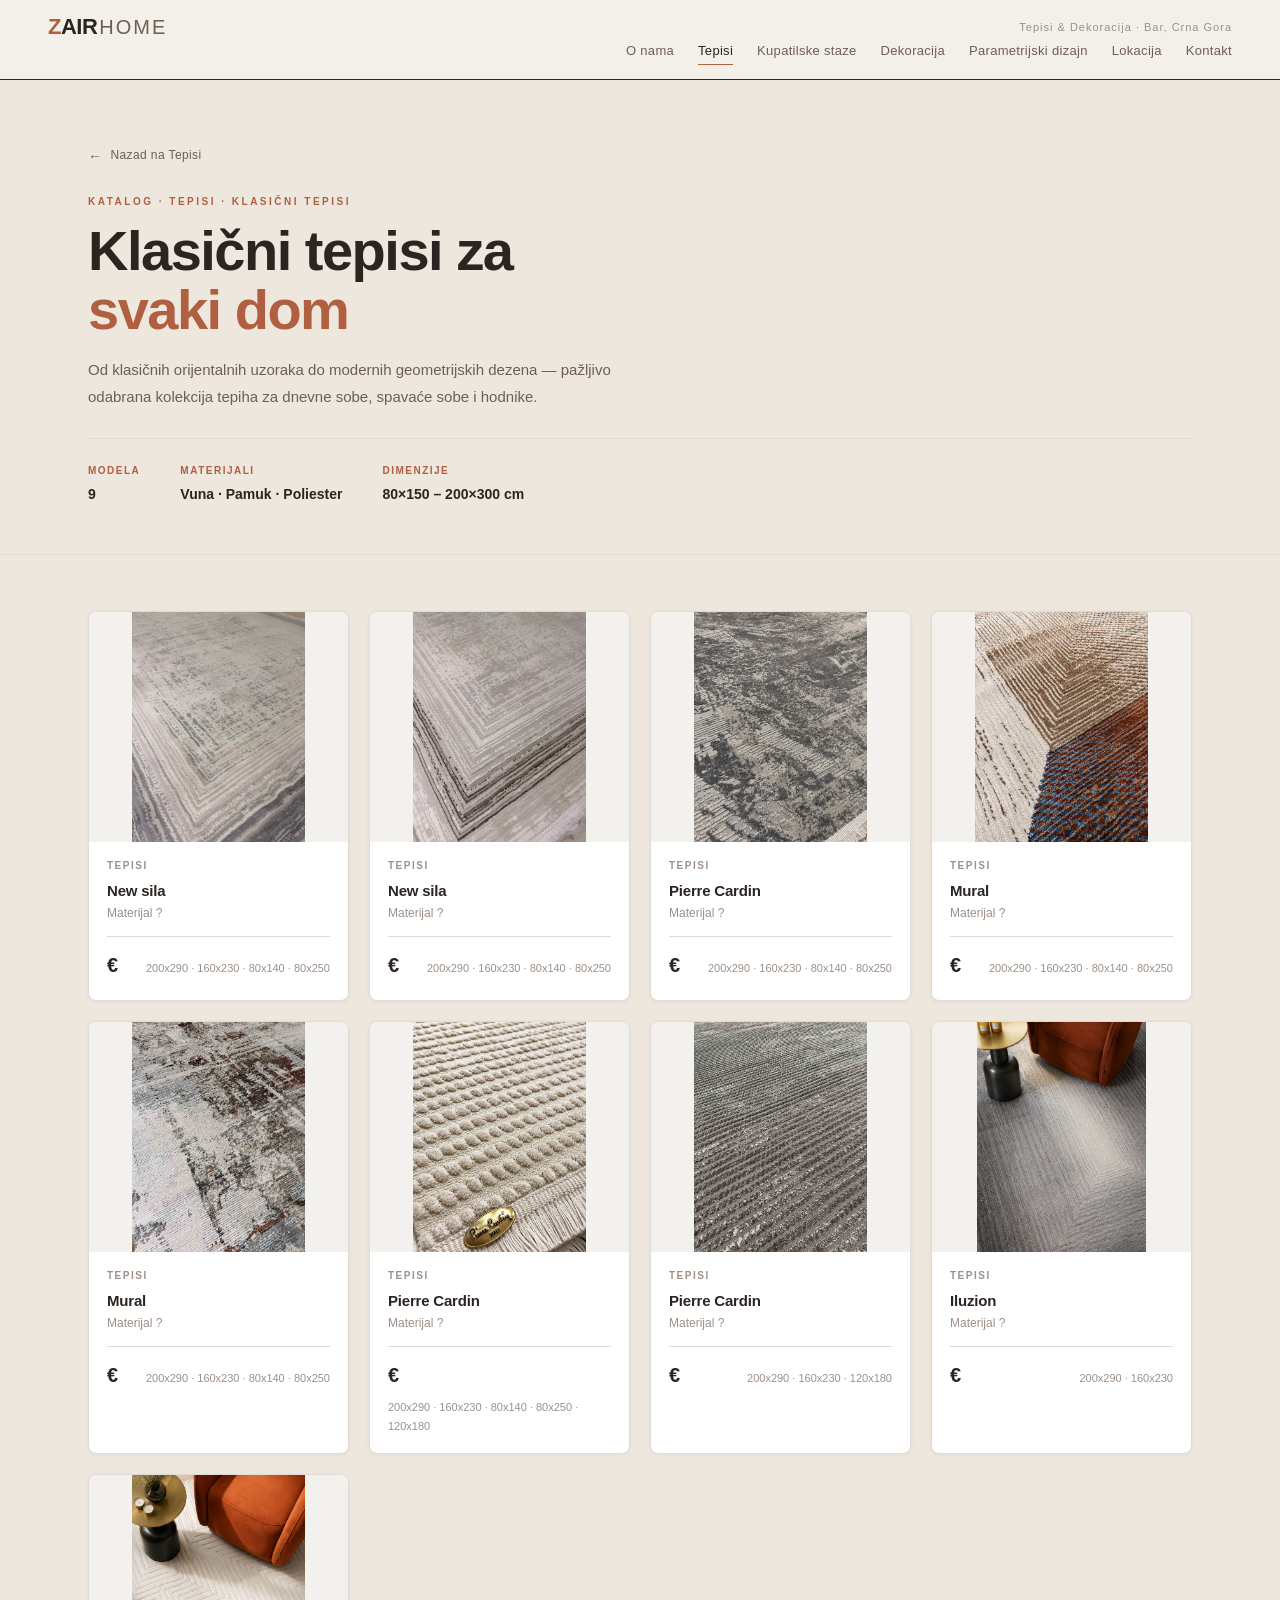
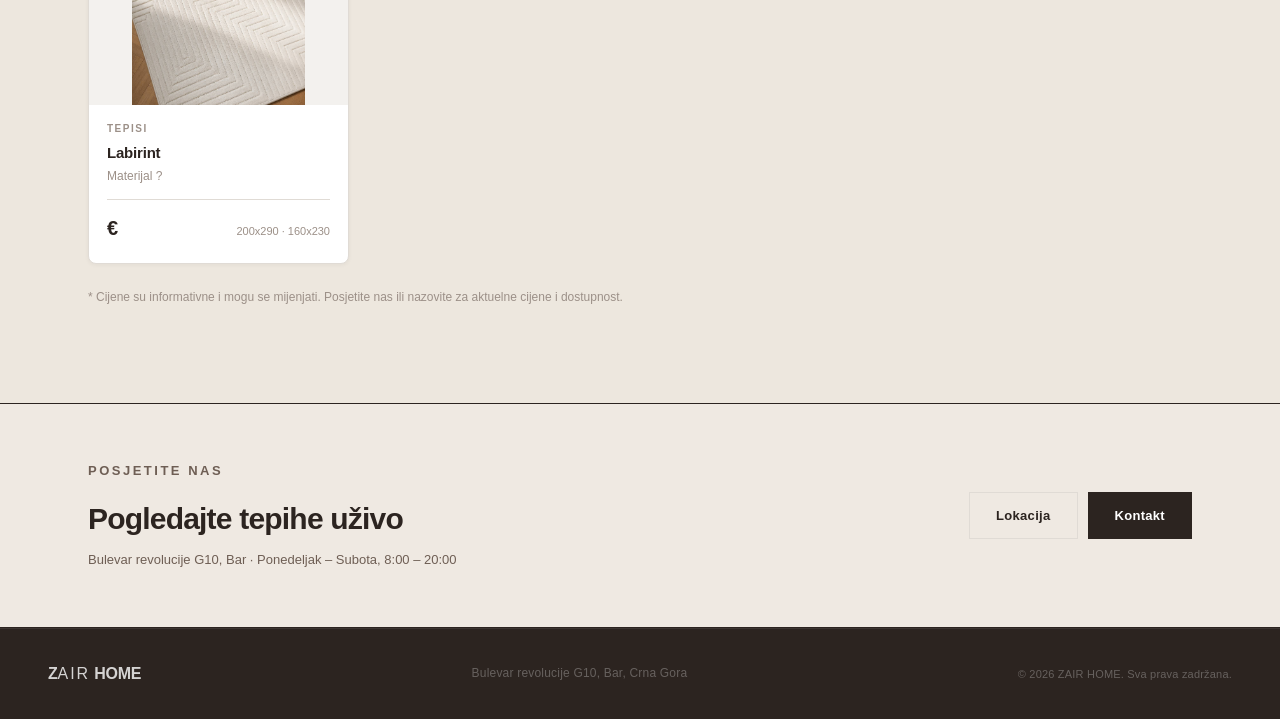
==== commit c432f920: "Add" ====
--- a/Klasicni tepisi.html
+++ b/Klasicni tepisi.html
@@ -3,7 +3,7 @@
 <head>
   <meta charset="UTF-8" />
   <meta name="viewport" content="width=device-width, initial-scale=1.0"/>
-  <title>Tepisi – ZAIR HOME, Bar</title>
+  <title>Klasični tepisi – ZAIR HOME, Bar</title>
   <link rel="stylesheet" href="Style.css"/>
 </head>
 
@@ -34,11 +34,11 @@
   <section class="page-hero reveal">
     <div class="container">
       <a href="Tepisi.html" class="back-link">Nazad na Tepisi</a>
-      <p class="label">Katalog · Tepisi · Tepisi</p>
-      <h1>Tepisi za<br><em>svaki dom</em></h1>
+      <p class="label">Katalog · Tepisi · Klasični tepisi</p>
+      <h1>Klasični tepisi za<br><em>svaki dom</em></h1>
       <p class="page-desc">Od klasičnih orijentalnih uzoraka do modernih geometrijskih dezena — pažljivo odabrana kolekcija tepiha za dnevne sobe, spavaće sobe i hodnike.</p>
       <div class="page-hero-meta">
-        <div class="meta-item"><span class="meta-label">Modela</span><span class="meta-value" id="page-total">X</span></div>
+        <div class="meta-item"><span class="meta-label">Modela</span><span class="meta-value" id="page-total">9</span></div>
         <div class="meta-item"><span class="meta-label">Materijali</span><span class="meta-value">Vuna · Pamuk · Poliester</span></div>
         <div class="meta-item"><span class="meta-label">Dimenzije</span><span class="meta-value">80×150 – 200×300 cm</span></div>
       </div>
@@ -50,22 +50,23 @@
     <div class="container">
 
       <!--
-        FOTOGRAFIJE: samo stavi sliku u folder images/tepisi/ pod imenom
-        koje već piše u src="..." ispod (npr. images/tepisi/tepih1.jpg).
-        Ništa drugo ne treba mijenjati — čim slika postoji, kartica postaje
-        klikabilna i klik otvara uveličani prikaz (lightbox). Dok slika ne
-        postoji, kartica automatski prikazuje "Dodaj fotografiju".
-
-        Ovo je stranica podkategorije "Tepisi" — proizvode dodaješ ovdje
-        kopiranjem <article class="product-card">...</article> bloka.
+        FOTOGRAFIJE: samo stavi sliku u folder images/tepisi/klasicni/ pod imenom
+        koje već piše u src="..." ispod. Ništa drugo ne treba mijenjati — čim slika
+        postoji, kartica postaje klikabilna i klik otvara uveličani prikaz (lightbox).
+        Dok slika ne postoji, kartica automatski prikazuje "Dodaj fotografiju".
+
+        Svaka kartica ima dvije slike: prva je uvijek vidljiva, druga se prikaže
+        na hover (fade prelaz). Overlay sa opisom materijala takođe iskrsne na hover
+        preko slike — tekst mijenjaš direktno u <div class="product-img-overlay"><p>...</p></div>
       -->
 
       <div class="product-grid" id="product-grid">
 
         <article class="product-card">
           <div class="product-img">
-            <img src="images/tepisi/klasicni/tepih1.1.jpeg" alt="Tepih">
-            <img src="images/tepisi/klasicni/tepih1.2.jpeg" alt="Tepih">
+            <img src="images/tepisi/klasicni/tepih1.1.jpeg" alt="Tepih New sila">
+            <img src="images/tepisi/klasicni/tepih1.2.jpeg" alt="Tepih New sila">
+            <div class="product-img-overlay"><p>Materijal ?</p></div>
           </div>
           <div class="product-info">
             <span class="product-tag">Tepisi</span>
@@ -80,8 +81,9 @@
 
         <article class="product-card">
           <div class="product-img">
-            <img src="images/tepisi/klasicni/tepih2.1.jpeg" alt="Tepih">
-            <img src="images/tepisi/klasicni/tepih2.2.jpeg" alt="Tepih">
+            <img src="images/tepisi/klasicni/tepih2.1.jpeg" alt="Tepih New sila">
+            <img src="images/tepisi/klasicni/tepih2.2.jpeg" alt="Tepih New sila">
+            <div class="product-img-overlay"><p>Materijal ?</p></div>
           </div>
           <div class="product-info">
             <span class="product-tag">Tepisi</span>
@@ -96,8 +98,9 @@
 
         <article class="product-card">
           <div class="product-img">
-            <img src="images/tepisi/klasicni/tepih3.1.jpeg" alt="Tepih">
-            <img src="images/tepisi/klasicni/tepih3.2.jpeg" alt="Tepih">
+            <img src="images/tepisi/klasicni/tepih3.1.jpeg" alt="Tepih Pierre Cardin">
+            <img src="images/tepisi/klasicni/tepih3.2.jpeg" alt="Tepih Pierre Cardin">
+            <div class="product-img-overlay"><p>Materijal ?</p></div>
           </div>
           <div class="product-info">
             <span class="product-tag">Tepisi</span>
@@ -112,8 +115,9 @@
 
         <article class="product-card">
           <div class="product-img">
-            <img src="images/tepisi/klasicni/tepih4.1.jpeg" alt="Tepih">
-            <img src="images/tepisi/klasicni/tepih4.2.jpeg" alt="Tepih">
+            <img src="images/tepisi/klasicni/tepih4.1.jpeg" alt="Tepih Mural">
+            <img src="images/tepisi/klasicni/tepih4.2.jpeg" alt="Tepih Mural">
+            <div class="product-img-overlay"><p>Materijal ?</p></div>
           </div>
           <div class="product-info">
             <span class="product-tag">Tepisi</span>
@@ -128,8 +132,9 @@
 
         <article class="product-card">
           <div class="product-img">
-            <img src="images/tepisi/klasicni/tepih5.1.jpeg" alt="Tepih">
-            <img src="images/tepisi/klasicni/tepih5.2.jpeg" alt="Tepih">
+            <img src="images/tepisi/klasicni/tepih5.1.jpeg" alt="Tepih Mural">
+            <img src="images/tepisi/klasicni/tepih5.2.jpeg" alt="Tepih Mural">
+            <div class="product-img-overlay"><p>Materijal ?</p></div>
           </div>
           <div class="product-info">
             <span class="product-tag">Tepisi</span>
@@ -144,8 +149,9 @@
 
         <article class="product-card">
           <div class="product-img">
-            <img src="images/tepisi/klasicni/tepih6.1.jpeg" alt="Tepih">
-            <img src="images/tepisi/klasicni/tepih6.2.jpeg" alt="Tepih">
+            <img src="images/tepisi/klasicni/tepih6.1.jpeg" alt="Tepih Pierre Cardin">
+            <img src="images/tepisi/klasicni/tepih6.2.jpeg" alt="Tepih Pierre Cardin">
+            <div class="product-img-overlay"><p>Materijal ?</p></div>
           </div>
           <div class="product-info">
             <span class="product-tag">Tepisi</span>
@@ -160,8 +166,9 @@
 
         <article class="product-card">
           <div class="product-img">
-            <img src="images/tepisi/klasicni/tepih7.1.jpeg" alt="Tepih">
-            <img src="images/tepisi/klasicni/tepih7.2.jpeg" alt="Tepih">
+            <img src="images/tepisi/klasicni/tepih7.1.jpeg" alt="Tepih Pierre Cardin">
+            <img src="images/tepisi/klasicni/tepih7.2.jpeg" alt="Tepih Pierre Cardin">
+            <div class="product-img-overlay"><p>Materijal ?</p></div>
           </div>
           <div class="product-info">
             <span class="product-tag">Tepisi</span>
@@ -176,8 +183,9 @@
 
         <article class="product-card">
           <div class="product-img">
-            <img src="images/tepisi/klasicni/tepih8.1.jpeg" alt="Tepih">
-            <img src="images/tepisi/klasicni/tepih8.2.jpeg" alt="Tepih">
+            <img src="images/tepisi/klasicni/tepih8.1.jpeg" alt="Tepih Iluzion">
+            <img src="images/tepisi/klasicni/tepih8.2.jpeg" alt="Tepih Iluzion">
+            <div class="product-img-overlay"><p>Materijal ?</p></div>
           </div>
           <div class="product-info">
             <span class="product-tag">Tepisi</span>
@@ -192,8 +200,9 @@
 
         <article class="product-card">
           <div class="product-img">
-            <img src="images/tepisi/klasicni/tepih9.1.jpeg" alt="Tepih">
-            <img src="images/tepisi/klasicni/tepih9.2.jpeg" alt="Tepih">
+            <img src="images/tepisi/klasicni/tepih9.1.jpeg" alt="Tepih Labirint">
+            <img src="images/tepisi/klasicni/tepih9.2.jpeg" alt="Tepih Labirint">
+            <div class="product-img-overlay"><p>Materijal ?</p></div>
           </div>
           <div class="product-info">
             <span class="product-tag">Tepisi</span>
--- a/Style.css
+++ b/Style.css
@@ -616,37 +616,72 @@
 .product-grid {
   display: grid;
   grid-template-columns: repeat(auto-fill, minmax(260px, 1fr));
-  gap: 1px;
+  gap: 20px;
   background: transparent;
-  border: 1px solid var(--border);
+  border: none;
 }
 
 .product-card {
   background: var(--white);
+  border: 1px solid var(--border);
+  border-radius: 8px;
   overflow: hidden;
-  border-right: 1px solid var(--border);
-  border-bottom: 1px solid var(--border);
+  box-shadow: 0 1px 4px rgba(44, 36, 32, 0.05);
+  transition: box-shadow 0.25s ease, transform 0.25s ease;
+}
+
+.product-card:hover {
+  box-shadow: 0 8px 20px rgba(44, 36, 32, 0.1);
+  transform: translateY(-2px);
 }
 
 .product-card:hover .product-img { filter: brightness(0.95); }
 .product-card:hover .product-info { background: var(--snow); }
 
 .product-img {
-  height: 164px;
+  height: 230px;
   position: relative;
   overflow: hidden;
-  background: var(--stone);
+  background: var(--mist);
   cursor: zoom-in;
-  transition: filter 0.25s;
-}
+}
+
 .product-img img {
   width: 100%;
   height: 100%;
-  object-fit: cover;
+  object-fit: contain;
   display: block;
-  transition: transform 0.35s ease;
-}
-.product-card:hover .product-img img { transform: scale(1.05); }
+  position: absolute;
+  top: 0;
+  left: 0;
+  transition: opacity 0.4s ease;
+}
+
+.product-img img:first-of-type { opacity: 1; z-index: 1; }
+.product-img img:last-of-type { opacity: 0; z-index: 2; }
+.product-card:hover .product-img img:last-of-type { opacity: 1; }
+
+/* Opis materijala/uzorka koji iskrsne preko slike na hover */
+.product-img-overlay {
+  position: absolute;
+  inset: 0;
+  z-index: 3;
+  display: flex;
+  align-items: flex-end;
+  padding: 16px;
+  background: linear-gradient(to top, rgba(44,36,32,0.7), transparent 60%);
+  opacity: 0;
+  transition: opacity 0.3s ease;
+  pointer-events: none;
+}
+.product-card:hover .product-img-overlay { opacity: 1; }
+.product-img-overlay p {
+  color: var(--white);
+  font-size: 12px;
+  font-weight: 600;
+  letter-spacing: 0.3px;
+  line-height: 1.5;
+}
 
 .product-img::after {
   content: '⊕';
@@ -659,6 +694,7 @@
   transition: opacity 0.2s, transform 0.2s;
   text-shadow: 0 2px 8px rgba(0,0,0,0.4);
   pointer-events: none;
+  z-index: 4;
 }
 .product-card:hover .product-img::after {
   opacity: 1;
@@ -669,6 +705,7 @@
 .product-img.img-missing { cursor: default; }
 .product-img.img-missing img { display: none; }
 .product-img.img-missing::after { display: none; }
+.product-img.img-missing .product-img-overlay { display: none; }
 .product-img.img-missing::before {
   content: 'Dodaj fotografiju';
   position: absolute;
